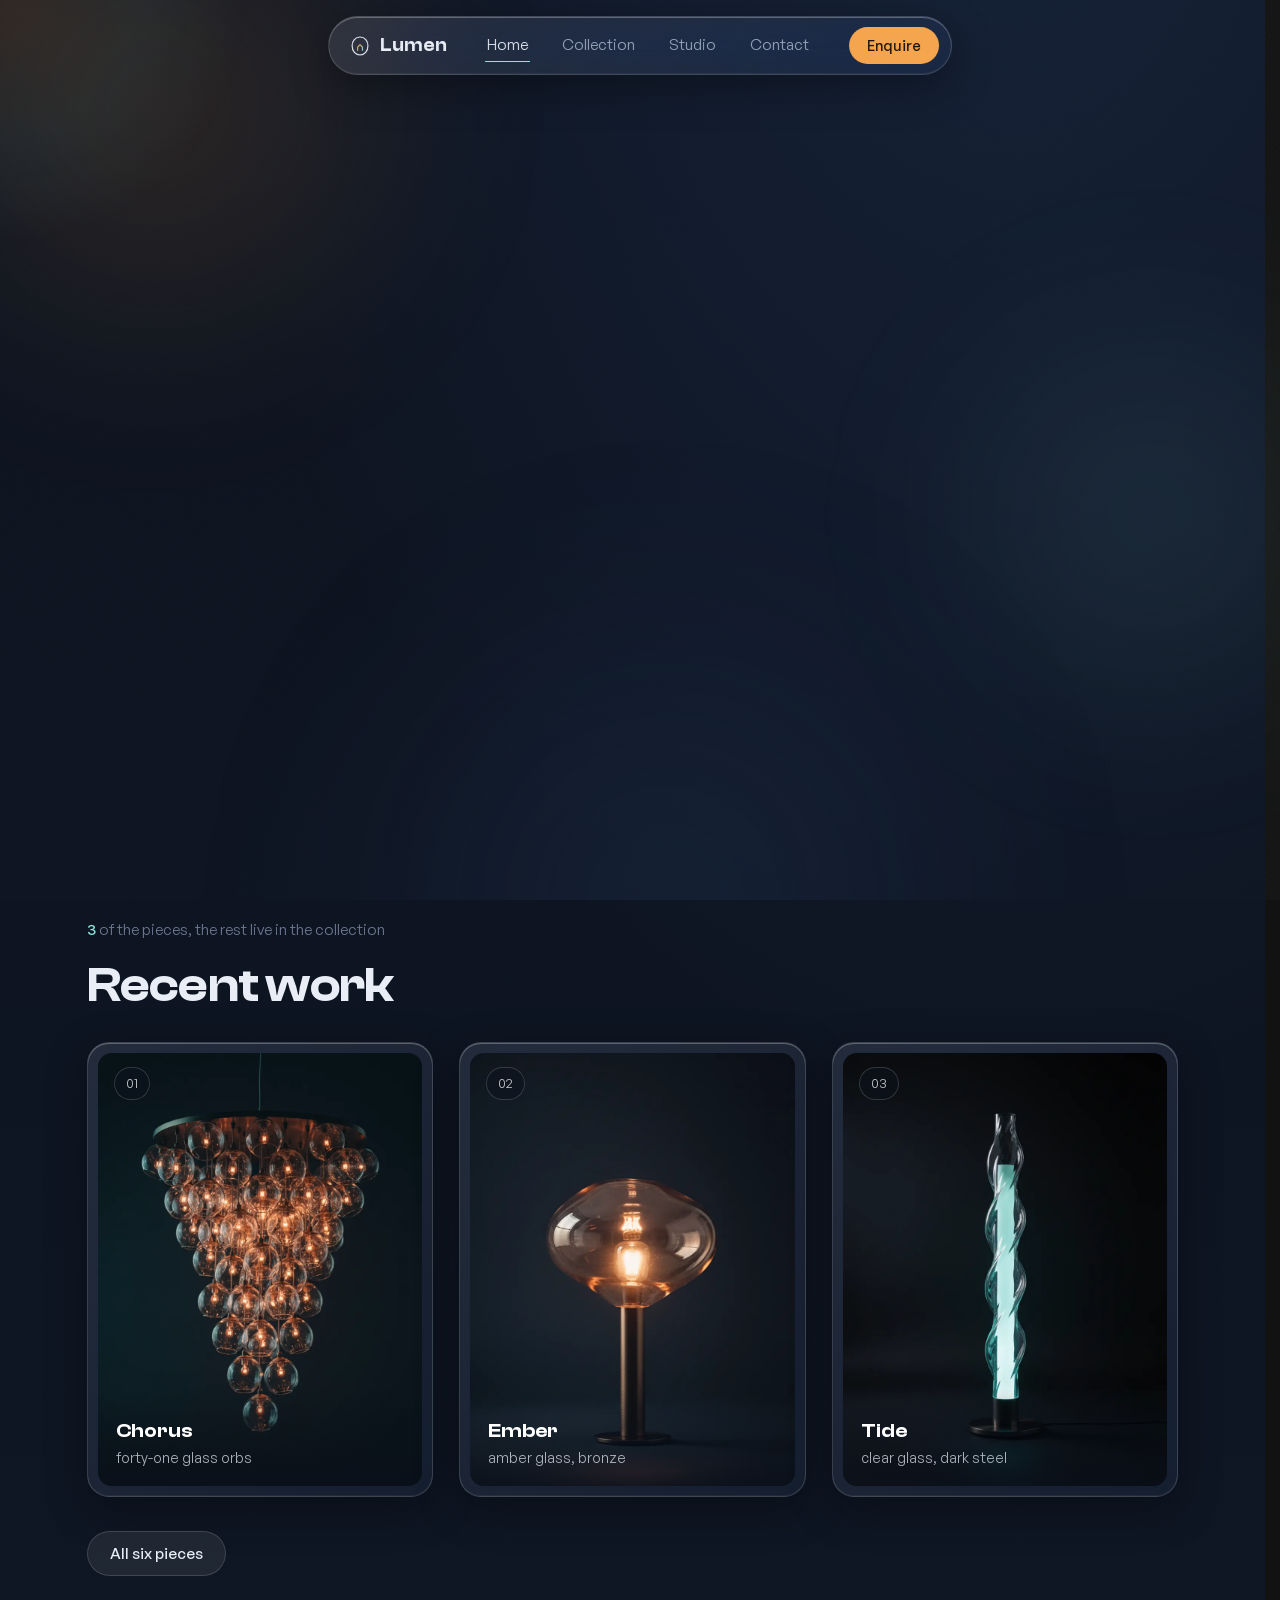
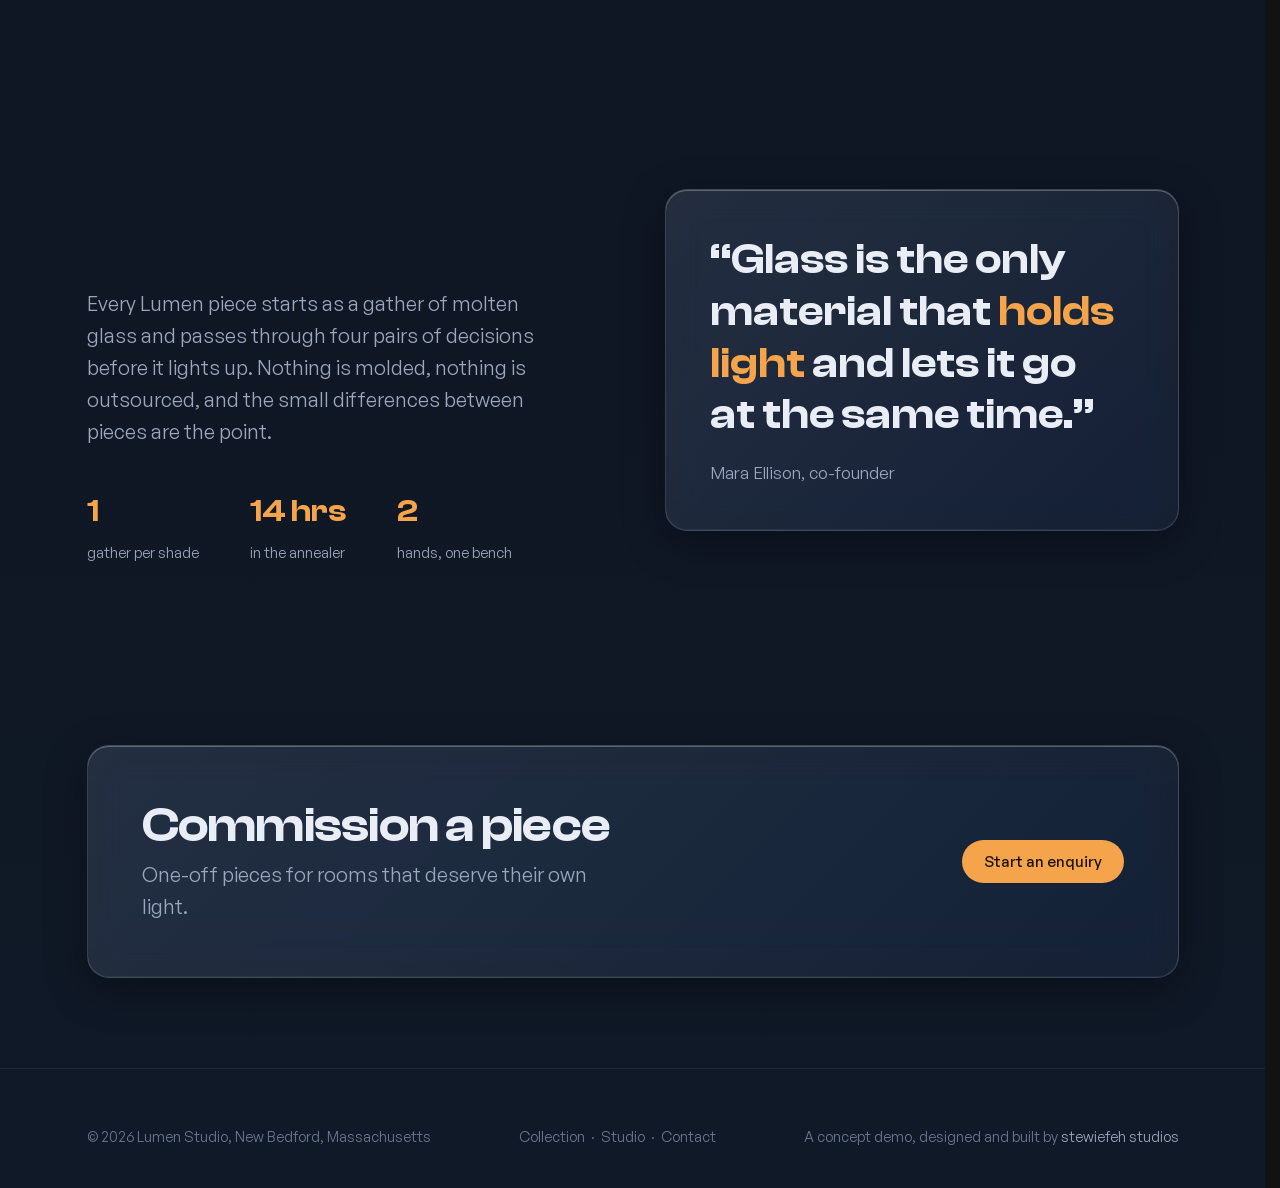
==== index.html @ e9b763f6 "Lumen: liquid glass demo site - 4 pages, cinematic intro, view transitions" ====
<!doctype html>
<html lang="en">
<head>
<meta charset="utf-8">
<meta name="viewport" content="width=device-width, initial-scale=1">
<title>Lumen — Light, held in glass</title>
<meta name="description" content="Lumen makes sculptural lighting from hand-blown glass. A concept demo by stewiefeh studios.">
<link rel="icon" href="data:image/svg+xml,%3Csvg xmlns='http://www.w3.org/2000/svg' viewBox='0 0 32 32'%3E%3Crect fill='%230D131F' width='32' height='32' rx='7'/%3E%3Cpath d='M16 5c-5.5 0-9 4.5-9 10.5C7 22 11 26.5 16 26.5S25 22 25 15.5C25 9.5 21.5 5 16 5Z' fill='none' stroke='%23F5A44C' stroke-width='1.6'/%3E%3Cpath d='M13 21v-4l3-3 3 3v4' fill='none' stroke='%238FE3DC' stroke-width='1.6'/%3E%3C/svg%3E">
<link rel="preload" as="font" href="assets/fonts/clash-600.woff2" type="font/woff2" crossorigin>
<link rel="preload" as="font" href="assets/fonts/gs-0.woff2" type="font/woff2" crossorigin>
<link rel="stylesheet" href="assets/css/style.css">
<script src="assets/js/main.js" defer></script>
</head>
<body>
<svg width="0" height="0" style="position:absolute" aria-hidden="true"><filter id="lens" x="0" y="0" width="100%" height="100%" color-interpolation-filters="sRGB"><feImage href="[data-uri]" result="map" preserveAspectRatio="none"/><feDisplacementMap in="SourceGraphic" in2="map" scale="46" xChannelSelector="R" yChannelSelector="G"/></filter></svg>
<div id="ambient" aria-hidden="true"><div class="blob blob-1"></div><div class="blob blob-2"></div><div class="blob blob-3"></div></div>
<div id="cursor-light" aria-hidden="true"></div>
<div id="intro" aria-hidden="true">
  <div style="display:grid;place-items:center">
    <svg viewBox="0 0 32 32" fill="none" aria-hidden="true"><defs><linearGradient id="ig" x1="0" y1="0" x2="1" y2="1"><stop offset="0" stop-color="#F5A44C"/><stop offset="1" stop-color="#8FE3DC"/></linearGradient></defs><path class="mark-glass" d="M16 3C9 3 4.5 8.5 4.5 15.5 4.5 23.5 9.5 29 16 29s11.5-5.5 11.5-13.5C27.5 8.5 23 3 16 3Z" stroke="currentColor" stroke-width="1.6"/><path class="mark-fil" pathLength="1" d="M12.5 22v-4.5L16 14l3.5 3.5V22" stroke="url(#ig)" stroke-width="1.6" stroke-linecap="round" stroke-linejoin="round"/></svg>
    <div class="intro-glass"><i></i></div>
  </div>
  <p class="intro-skip">Click anywhere to skip</p>
</div>
<nav class="nav glass" aria-label="Main">
  <a class="brand" href="index.html"><svg viewBox="0 0 32 32" fill="none" aria-hidden="true"><defs><linearGradient id="ng" x1="0" y1="0" x2="1" y2="1"><stop offset="0" stop-color="#F5A44C"/><stop offset="1" stop-color="#8FE3DC"/></linearGradient></defs><path class="mark-glass" d="M16 3C9 3 4.5 8.5 4.5 15.5 4.5 23.5 9.5 29 16 29s11.5-5.5 11.5-13.5C27.5 8.5 23 3 16 3Z" stroke="currentColor" stroke-width="1.6"/><path class="mark-fil" pathLength="1" d="M12.5 22v-4.5L16 14l3.5 3.5V22" stroke="url(#ng)" stroke-width="1.6" stroke-linecap="round" stroke-linejoin="round"/></svg><span>Lumen</span></a>
  <div class="nav-links">
    <a href="index.html" aria-current="page">Home</a><a href="collection.html">Collection</a><a href="studio.html">Studio</a><a href="contact.html">Contact</a>
  </div>
  <a class="btn" data-magnet href="contact.html">Enquire</a>
  <button class="burger" aria-label="Open menu" aria-expanded="false"><span></span><span></span><span></span></button>
</nav>
<div id="menu">
  <button class="close" aria-label="Close menu">&#10005;</button>
  <ul>
    <li><a href="index.html" aria-current="page">Home</a></li>
    <li><a href="collection.html">Collection</a></li>
    <li><a href="studio.html">Studio</a></li>
    <li><a href="contact.html">Contact</a></li>
  </ul>
</div>
<main>
<section class="hero"><div class="wrap hero-grid">
  <div>
    <h1 class="display rise" style="--d:0ms">Light, held in glass.</h1>
    <p class="lede rise" style="--d:120ms">Lumen makes sculptural lighting from hand-blown glass. Every piece is gathered, shaped, and wired in our New Bedford studio, and no two leave it the same.</p>
    <div class="hero-actions rise" style="--d:240ms">
      <a class="btn" data-magnet href="collection.html">See the collection</a>
      <a class="btn btn-ghost" data-magnet href="studio.html">Inside the studio</a>
    </div>
  </div>
  <div class="hero-panel glass refract rise" style="--d:180ms">
    <img src="assets/img/hero.webp" alt="A cluster of nine hand-blown glass pendants glowing amber and cyan" width="1344" height="768" fetchpriority="high" decoding="async">
    <div class="panel-tag glass"><span><b>Murmur</b> &middot; cluster of nine</span><span>Blown 2026</span></div>
  </div>
</div>
<div class="scroll-cue rise" style="--d:600ms"><span>Scroll</span><i></i></div>
</section>

<section><div class="wrap">
  <p class="kicker reveal"><b>3</b> of the pieces, the rest live in the collection</p>
  <h2 class="display reveal">Recent work</h2>
  <div class="pieces">
    <a class="piece-card glass reveal" href="#chorus" data-piece="chorus">
  <figure><img src="assets/img/chand.webp" alt="Chorus, hand-blown glass piece" loading="lazy" decoding="async" width="864" height="1184"><span class="num">01</span>
  <figcaption><h3>Chorus</h3><p>forty-one glass orbs</p></figcaption></figure>
</a><a class="piece-card glass reveal" href="#ember" data-piece="ember">
  <figure><img src="assets/img/table.webp" alt="Ember, hand-blown glass piece" loading="lazy" decoding="async" width="864" height="1184"><span class="num">02</span>
  <figcaption><h3>Ember</h3><p>amber glass, bronze</p></figcaption></figure>
</a><a class="piece-card glass reveal" href="#tide" data-piece="tide">
  <figure><img src="assets/img/floor.webp" alt="Tide, hand-blown glass piece" loading="lazy" decoding="async" width="864" height="1184"><span class="num">03</span>
  <figcaption><h3>Tide</h3><p>clear glass, dark steel</p></figcaption></figure>
</a>
  </div>
  <div style="margin-top:34px" class="reveal"><a class="btn btn-ghost" data-magnet href="collection.html">All six pieces</a></div>
</div></section>

<section><div class="wrap split">
  <div>
    <h2 class="display reveal">Made by hand, in one room</h2>
    <p class="lede reveal" style="margin-top:14px">Every Lumen piece starts as a gather of molten glass and passes through four pairs of decisions before it lights up. Nothing is molded, nothing is outsourced, and the small differences between pieces are the point.</p>
    <div class="stat-row reveal">
      <div class="stat"><b>1</b><span>gather per shade</span></div>
      <div class="stat"><b>14 hrs</b><span>in the annealer</span></div>
      <div class="stat"><b>2</b><span>hands, one bench</span></div>
    </div>
  </div>
  <div class="glass reveal" style="padding:clamp(26px,4vw,44px)">
    <p class="pull">&ldquo;Glass is the only material that <em>holds light</em> and lets it go at the same time.&rdquo;</p>
    <p style="color:var(--mist);margin-top:18px">Mara Ellison, co-founder</p>
  </div>
</div></section>

<section><div class="wrap">
  <div class="glass reveal" style="padding:clamp(30px,5vw,54px);display:flex;justify-content:space-between;align-items:center;gap:26px;flex-wrap:wrap">
    <div><h2 class="display" style="margin-bottom:8px">Commission a piece</h2>
    <p class="lede">One-off pieces for rooms that deserve their own light.</p></div>
    <a class="btn" data-magnet href="contact.html">Start an enquiry</a>
  </div>
</div></section>
</main>
<footer><div class="wrap foot">
  <div>&copy; 2026 Lumen Studio, New Bedford, Massachusetts</div>
  <div><a href="collection.html">Collection</a> &nbsp;&middot;&nbsp; <a href="studio.html">Studio</a> &nbsp;&middot;&nbsp; <a href="contact.html">Contact</a></div>
  <div class="credit">A concept demo, designed and built by <a href="https://stewiefehstudios.com">stewiefeh studios</a></div>
</div></footer>


</body>
</html>
---- assets/css/style.css ----
/* ============ LUMEN — liquid glass demo site ============ */
/* ink slate, amber + ice light, Clash Display / General Sans */

@font-face{font-family:'Clash Display';src:url('../fonts/clash-600.woff2') format('woff2');font-weight:600;font-display:swap}
@font-face{font-family:'General Sans';src:url('../fonts/gs-0.woff2') format('woff2');font-weight:400;font-display:swap}
@font-face{font-family:'General Sans';src:url('../fonts/gs-1.woff2') format('woff2');font-weight:500;font-display:swap}

:root{
  --ink:#0D131F; --ink-2:#101927; --ink-3:#141E30;
  --text:#E8EDF6; --mist:#9AA7BC; --faint:#6B7891;
  --amber:#F5A44C; --ice:#8FE3DC;
  --line:rgba(255,255,255,.14); --glass:rgba(255,255,255,.07);
  --radius:22px; --ease:cubic-bezier(.2,.7,.2,1);
  color-scheme:dark;
}
*{margin:0;padding:0;box-sizing:border-box}
html{scroll-behavior:smooth;scrollbar-gutter:stable}
@media (prefers-reduced-motion:reduce){html{scroll-behavior:auto}}
body{
  font-family:'General Sans',system-ui,sans-serif;font-weight:400;
  background:
    radial-gradient(120% 90% at 80% -10%, #16233A 0%, transparent 55%),
    linear-gradient(180deg,var(--ink) 0%,var(--ink-2) 100%);
  color:var(--text);min-height:100vh;
  font-size:17px;line-height:1.6;-webkit-font-smoothing:antialiased;
  overflow-x:clip;
}
::selection{background:rgba(245,164,76,.35);color:#fff}
:focus-visible{outline:2px solid var(--ice);outline-offset:3px;border-radius:6px}
img{display:block;max-width:100%}
a{color:inherit;text-decoration:none}

/* film grain */
body::after{content:'';position:fixed;inset:0;z-index:60;pointer-events:none;opacity:.05;mix-blend-mode:overlay;
  background-image:url("data:image/svg+xml,%3Csvg xmlns='http://www.w3.org/2000/svg' width='140' height='140'%3E%3Cfilter id='n'%3E%3CfeTurbulence type='fractalNoise' baseFrequency='.9' numOctaves='2'/%3E%3C/filter%3E%3Crect width='140' height='140' filter='url(%23n)'/%3E%3C/svg%3E")}

/* ---- ambient light field ---- */
#ambient{position:fixed;inset:0;z-index:0;overflow:hidden;pointer-events:none}
.blob{position:absolute;border-radius:50%;filter:blur(90px);opacity:.55;will-change:transform}
.blob-1{width:52vw;height:52vw;left:-14vw;top:-18vw;background:radial-gradient(circle,rgba(245,164,76,.32),transparent 65%);animation:drift1 64s ease-in-out infinite alternate}
.blob-2{width:44vw;height:44vw;right:-12vw;top:26vh;background:radial-gradient(circle,rgba(143,227,220,.20),transparent 65%);animation:drift2 78s ease-in-out infinite alternate}
.blob-3{width:60vw;height:60vw;left:22vw;bottom:-30vw;background:radial-gradient(circle,rgba(48,74,122,.45),transparent 68%);animation:drift3 88s ease-in-out infinite alternate}
@keyframes drift1{to{transform:translate(9vw,7vh) scale(1.15)}}
@keyframes drift2{to{transform:translate(-8vw,-6vh) scale(.9)}}
@keyframes drift3{to{transform:translate(-10vw,4vh) scale(1.1)}}
#cursor-light{position:fixed;width:520px;height:520px;border-radius:50%;left:0;top:0;z-index:1;pointer-events:none;
  background:radial-gradient(circle,rgba(245,164,76,.10),rgba(143,227,220,.05) 40%,transparent 68%);
  transform:translate(-50%,-50%);opacity:0;transition:opacity .6s}
body.fine-pointer #cursor-light{opacity:1}

/* ---- glass tiers ---- */
.glass{
  background:linear-gradient(135deg,rgba(255,255,255,.10),rgba(255,255,255,.04));
  -webkit-backdrop-filter:blur(18px) saturate(1.6);backdrop-filter:blur(18px) saturate(1.6);
  border:1px solid var(--line);border-radius:var(--radius);
  box-shadow:inset 0 1px 0 rgba(255,255,255,.28),inset 0 -1px 0 rgba(255,255,255,.05),0 12px 40px rgba(0,0,0,.35);
}
/* tier 2: true refraction, chromium only, added by JS */
.refract{-webkit-backdrop-filter:url(#lens) blur(5px) saturate(1.5);backdrop-filter:url(#lens) blur(5px) saturate(1.5)}

/* ---- layout ---- */
.wrap{max-width:1180px;margin:0 auto;padding:0 clamp(20px,4vw,44px);position:relative;z-index:2}
main{position:relative;z-index:2}
section{padding:clamp(72px,10vh,130px) 0}

/* ---- nav ---- */
.nav{position:fixed;top:16px;left:50%;transform:translateX(-50%);z-index:50;
  view-transition-name:nav;
  display:flex;align-items:center;gap:clamp(14px,3vw,38px);
  padding:10px 12px 10px 20px;border-radius:99px;
  transition:padding .4s var(--ease),background .4s}
.nav.scrolled{padding:7px 10px 7px 16px;background:linear-gradient(135deg,rgba(255,255,255,.14),rgba(255,255,255,.07))}
.brand{display:flex;align-items:center;gap:9px;font-family:'Clash Display';font-weight:600;font-size:1.15rem;letter-spacing:.01em}
.brand svg{width:22px;height:22px}
.nav-links{display:flex;gap:clamp(12px,2.4vw,30px);font-size:.95rem;color:var(--mist)}
.nav-links a{position:relative;padding:4px 2px;transition:color .3s}
.nav-links a::after{content:'';position:absolute;left:0;right:100%;bottom:0;height:1px;background:var(--amber);transition:right .35s var(--ease)}
.nav-links a:hover{color:var(--text)}
.nav-links a:hover::after{right:0}
.nav-links a[aria-current="page"]{color:var(--text)}
.nav-links a[aria-current="page"]::after{right:0;background:var(--ice)}
.btn{display:inline-flex;align-items:center;gap:10px;border:none;cursor:pointer;font:500 .95rem 'General Sans';
  padding:11px 22px;border-radius:99px;background:var(--amber);color:#1A1206;transition:transform .35s var(--ease),box-shadow .35s}
.btn:hover{box-shadow:0 8px 30px rgba(245,164,76,.35)}
.btn-ghost{background:rgba(255,255,255,.08);color:var(--text);border:1px solid var(--line);
  -webkit-backdrop-filter:blur(12px);backdrop-filter:blur(12px)}
.btn-ghost:hover{box-shadow:0 8px 30px rgba(0,0,0,.4)}
.nav .btn{padding:9px 18px;font-size:.9rem}
.burger{display:none;background:none;border:1px solid var(--line);border-radius:99px;width:42px;height:42px;cursor:pointer;
  -webkit-backdrop-filter:blur(12px);backdrop-filter:blur(12px)}
.burger span{display:block;width:16px;height:1.5px;background:var(--text);margin:4px auto;transition:transform .3s,opacity .3s}
#menu{position:fixed;inset:0;z-index:70;display:none;place-items:center;
  background:rgba(13,19,31,.72);-webkit-backdrop-filter:blur(28px) saturate(1.4);backdrop-filter:blur(28px) saturate(1.4)}
#menu.open{display:grid}
#menu ul{list-style:none;text-align:center}
#menu a{font-family:'Clash Display';font-size:clamp(2.2rem,9vw,3.4rem);font-weight:600;display:block;padding:10px;
  opacity:0;transform:translateY(18px);transition:opacity .5s var(--ease),transform .5s var(--ease),color .3s}
#menu.open a{opacity:1;transform:none}
#menu.open li:nth-child(2) a{transition-delay:.06s}#menu.open li:nth-child(3) a{transition-delay:.12s}#menu.open li:nth-child(4) a{transition-delay:.18s}
#menu a:hover,#menu a[aria-current="page"]{color:var(--amber)}
#menu .close{position:absolute;top:22px;right:26px;background:none;border:1px solid var(--line);border-radius:99px;width:44px;height:44px;color:var(--text);font-size:1.2rem;cursor:pointer}

/* ---- type ---- */
.display{font-family:'Clash Display';font-weight:600;line-height:1.04;letter-spacing:-.015em}
h1.display{font-size:clamp(2.7rem,7.4vw,5.6rem)}
h2.display{font-size:clamp(1.9rem,4.4vw,3.1rem);margin-bottom:.6em}
.lede{color:var(--mist);font-size:clamp(1.05rem,1.7vw,1.25rem);max-width:44ch}
.kicker{color:var(--faint);font-size:.95rem;margin-bottom:18px}
.kicker b{color:var(--ice);font-weight:500}

/* ---- hero ---- */
.hero{min-height:92vh;display:grid;align-items:center;padding-top:110px}
.hero-grid{display:grid;grid-template-columns:1.05fr .95fr;gap:clamp(30px,5vw,70px);align-items:center}
.hero-actions{display:flex;gap:14px;margin-top:36px;flex-wrap:wrap}
.hero-panel{position:relative;border-radius:28px;overflow:hidden;aspect-ratio:4/3;transform:translateZ(0)}
.hero-panel img{width:100%;height:100%;object-fit:cover;transform:scale(1.06)}
.hero-panel .panel-tag{position:absolute;left:18px;bottom:18px;right:18px;display:flex;justify-content:space-between;align-items:center;
  padding:13px 18px;border-radius:16px;font-size:.9rem;color:var(--mist)}
.hero-panel .panel-tag b{color:var(--text);font-weight:500;font-family:'Clash Display';font-weight:600;letter-spacing:.01em}
.scroll-cue{position:absolute;bottom:26px;left:50%;transform:translateX(-50%);color:var(--faint);font-size:.85rem;
  display:flex;flex-direction:column;align-items:center;gap:8px}
.scroll-cue i{width:1px;height:34px;background:linear-gradient(180deg,var(--faint),transparent);display:block;animation:cue 2.2s ease-in-out infinite}
@keyframes cue{0%,100%{transform:scaleY(.4);transform-origin:top}50%{transform:scaleY(1);transform-origin:top}}

/* ---- piece cards ---- */
.pieces{display:grid;grid-template-columns:repeat(3,1fr);gap:clamp(16px,2.4vw,26px)}
.piece-card{display:block;border-radius:var(--radius);overflow:hidden;padding:10px;cursor:pointer;
  transition:transform .5s var(--ease),box-shadow .5s var(--ease)}
.piece-card:hover{transform:translateY(-6px)}
.piece-card figure{border-radius:calc(var(--radius) - 8px);overflow:hidden;aspect-ratio:3/4;position:relative}
.piece-card img{width:100%;height:100%;object-fit:cover;transition:transform .8s var(--ease)}
.piece-card:hover img{transform:scale(1.05)}
.piece-card figcaption{position:absolute;inset:auto 0 0 0;padding:26px 18px 16px;
  background:linear-gradient(transparent,rgba(10,15,25,.82));color:#fff}
.piece-card h3{font-family:'Clash Display';font-weight:600;font-size:1.25rem}
.piece-card p{font-size:.88rem;color:rgba(232,237,246,.72)}
.piece-card .num{position:absolute;top:14px;left:16px;font-size:.82rem;color:rgba(255,255,255,.75);
  padding:5px 11px;border-radius:99px;background:rgba(13,19,31,.5);-webkit-backdrop-filter:blur(10px);backdrop-filter:blur(10px);border:1px solid rgba(255,255,255,.16)}

/* ---- prose sections ---- */
.split{display:grid;grid-template-columns:1fr 1fr;gap:clamp(30px,5vw,80px);align-items:center}
.stat-row{display:flex;gap:clamp(20px,4vw,54px);margin-top:38px;flex-wrap:wrap}
.stat b{display:block;font-family:'Clash Display';font-weight:600;font-size:2rem;color:var(--amber)}
.stat span{color:var(--mist);font-size:.92rem}
.pull{font-family:'Clash Display';font-weight:600;font-size:clamp(1.7rem,3.8vw,2.7rem);line-height:1.2;max-width:26ch;text-wrap:balance}
.pull em{font-style:normal;color:var(--amber)}

/* ---- process stack (studio) ---- */
.steps{position:relative}
.step{position:sticky;top:110px;margin-bottom:44px;padding:clamp(26px,4vw,44px)}
.step .step-n{font-family:'Clash Display';font-weight:600;color:var(--ice);font-size:.95rem}
.step h3{font-family:'Clash Display';font-weight:600;font-size:clamp(1.4rem,2.6vw,1.9rem);margin:8px 0 12px}
.step p{color:var(--mist);max-width:56ch}

/* ---- contact ---- */
.contact-grid{display:grid;grid-template-columns:1.1fr .9fr;gap:clamp(30px,5vw,70px)}
form{display:grid;gap:18px;padding:clamp(26px,4vw,44px)}
label{font-size:.9rem;color:var(--mist);display:grid;gap:8px}
input,textarea{font:400 1rem 'General Sans';color:var(--text);background:rgba(255,255,255,.05);
  border:1px solid var(--line);border-radius:14px;padding:13px 16px;transition:border-color .3s,background .3s;width:100%}
input:focus,textarea:focus{outline:none;border-color:rgba(143,227,220,.55);background:rgba(255,255,255,.08)}
textarea{min-height:130px;resize:vertical}
form .btn{justify-self:start;position:relative}
form .btn.sent{background:var(--ice)}
.meta{display:grid;gap:26px;align-content:start}
.meta .glass{padding:26px 28px}
.meta h3{font-family:'Clash Display';font-weight:600;font-size:1.1rem;margin-bottom:8px}
.meta p{color:var(--mist);font-size:.95rem}
.meta a{color:var(--ice)}
.form-note{font-size:.88rem;color:var(--faint);min-height:1.4em}

/* ---- detail modal ---- */
#detail{position:fixed;inset:0;z-index:80;display:none;place-items:center;padding:24px;
  background:rgba(8,12,20,.66);-webkit-backdrop-filter:blur(22px);backdrop-filter:blur(22px)}
#detail.open{display:grid}
.detail-card{width:min(880px,94vw);max-height:88vh;overflow:auto;display:grid;grid-template-columns:1fr 1fr;
  border-radius:26px;animation:cardIn .5s var(--ease)}
@keyframes cardIn{from{opacity:0;transform:translateY(26px) scale(.98)}}
.detail-card img{width:100%;height:100%;object-fit:cover;min-height:320px}
.detail-body{padding:clamp(24px,4vw,40px);display:grid;align-content:center;gap:14px}
.detail-body h3{font-family:'Clash Display';font-weight:600;font-size:1.7rem}
.detail-body .dims{color:var(--mist);font-size:.95rem}
.detail-body .desc{color:var(--mist);font-size:.98rem}
.detail-close{position:absolute;top:18px;right:20px;z-index:2;background:rgba(13,19,31,.55);border:1px solid rgba(255,255,255,.2);
  border-radius:99px;width:40px;height:40px;color:var(--text);font-size:1.1rem;cursor:pointer}

/* ---- footer ---- */
footer{position:relative;z-index:2;padding:56px 0 40px;border-top:1px solid rgba(255,255,255,.07)}
.foot{display:flex;justify-content:space-between;gap:24px;flex-wrap:wrap;color:var(--faint);font-size:.9rem}
.foot a:hover{color:var(--text)}
.foot .credit{color:var(--faint)}
.foot .credit a{color:var(--mist)}

/* ---- intro ---- */
#intro{position:fixed;inset:0;z-index:100;background:#0A0F19;display:grid;place-items:center}
body:not(.intro-live) #intro{display:none}
.intro-mark{width:64px;height:64px;color:var(--text)}
.intro-mark .mark-glass{opacity:.35}
.intro-mark .mark-fil{stroke-dasharray:1;stroke-dashoffset:1}
.intro-glass{position:relative;width:130px;height:130px;margin-top:34px;border-radius:34px;overflow:hidden;
  opacity:0;transform:scale(.25);
  border:1px solid rgba(255,255,255,.22);
  box-shadow:inset 0 1px 0 rgba(255,255,255,.3),0 20px 60px rgba(0,0,0,.5)}
.intro-glass i{position:absolute;inset:0;background:
  radial-gradient(80% 80% at 30% 20%,rgba(245,164,76,.5),transparent 55%),
  radial-gradient(80% 80% at 75% 80%,rgba(143,227,220,.4),transparent 55%);opacity:0}
.intro-skip{position:fixed;bottom:30px;left:50%;transform:translateX(-50%);color:var(--faint);font-size:.85rem;opacity:0}

body.intro-live .intro-mark .mark-fil{animation:draw .85s .15s var(--ease) forwards}
body.intro-live .intro-glass{animation:bloom 1.05s 1s var(--ease) forwards,split .8s 2.1s var(--ease) forwards}
body.intro-live .intro-glass i{animation:ignite 1s 1.15s ease forwards}
body.intro-live #intro{animation:introOut .55s 2.5s var(--ease) forwards}
body.intro-live .intro-skip{animation:skipIn .4s .9s forwards}
body.intro-skip #intro,body.intro-skip #intro *{animation-duration:.3s !important;animation-delay:0s !important}
@keyframes draw{to{stroke-dashoffset:0}}
@keyframes bloom{0%{opacity:0;transform:scale(.25)}45%{opacity:1}100%{opacity:1;transform:scale(1)}}
@keyframes ignite{to{opacity:1}}
@keyframes split{0%{opacity:1;transform:scale(1)}100%{opacity:0;transform:scale(1.7)}}
@keyframes introOut{to{opacity:0;visibility:hidden}}
@keyframes skipIn{to{opacity:.8}}

/* ---- entrances ---- */
.rise{opacity:0}
body.ready .rise{animation:riseIn .95s var(--ease) both;animation-delay:var(--d,0ms)}
body.intro-live .rise{animation:none}
@keyframes riseIn{from{opacity:0;transform:translateY(26px)}to{opacity:1;transform:none}}
.reveal{opacity:0;transform:translateY(30px);transition:opacity .85s var(--ease),transform .85s var(--ease)}
.reveal.in{opacity:1;transform:none}

/* ---- scroll-driven parallax ---- */
@supports (animation-timeline:scroll()){
  .hero-panel{animation:parallax linear both;animation-timeline:scroll();animation-range:0 100vh}
  @keyframes parallax{to{transform:translateY(7vh)}}
}

/* ---- view transitions ---- */
@view-transition{navigation:auto}
::view-transition-old(root){animation:vtOut .3s var(--ease) both}
::view-transition-new(root){animation:vtIn .5s var(--ease) both}
@keyframes vtOut{to{opacity:0}}
@keyframes vtIn{from{opacity:0;transform:translateY(14px)}}
::view-transition-group(nav){animation:none}

/* ---- responsive ---- */
@media (max-width:920px){
  .hero-grid,.split,.contact-grid,.detail-card{grid-template-columns:1fr}
  .hero{min-height:auto;padding-top:130px;padding-bottom:40px}
  .pieces{grid-template-columns:repeat(2,1fr)}
  .detail-card img{max-height:44vh}
}
@media (max-width:640px){
  .pieces{grid-template-columns:1fr}
  .nav-links,.nav .btn{display:none}
  .burger{display:block}
  .step{position:static;margin-bottom:18px}
}
@media (prefers-reduced-motion:reduce){
  *,*::before,*::after{animation-duration:.01ms !important;animation-iteration-count:1 !important;transition-duration:.01ms !important}
  #intro{display:none !important}
  .rise,.reveal{opacity:1 !important;transform:none !important}
  #cursor-light{display:none}
}
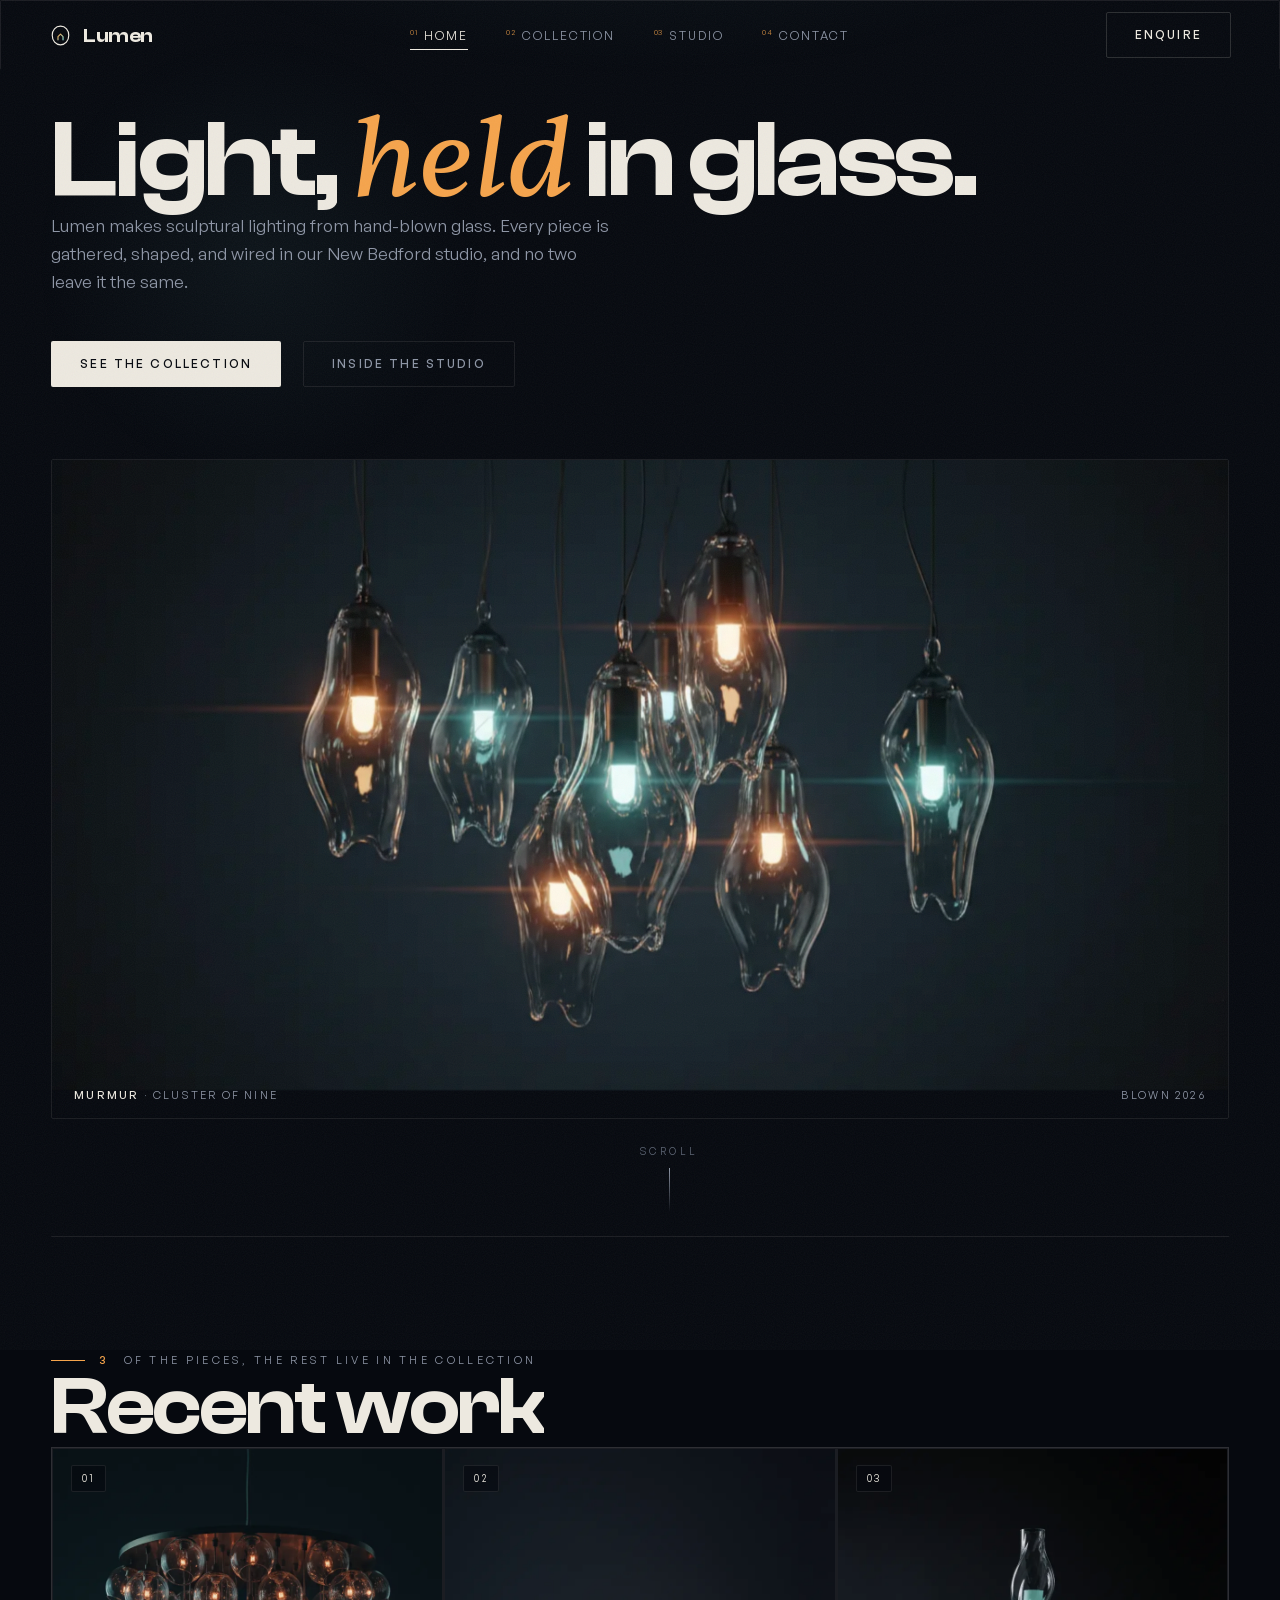
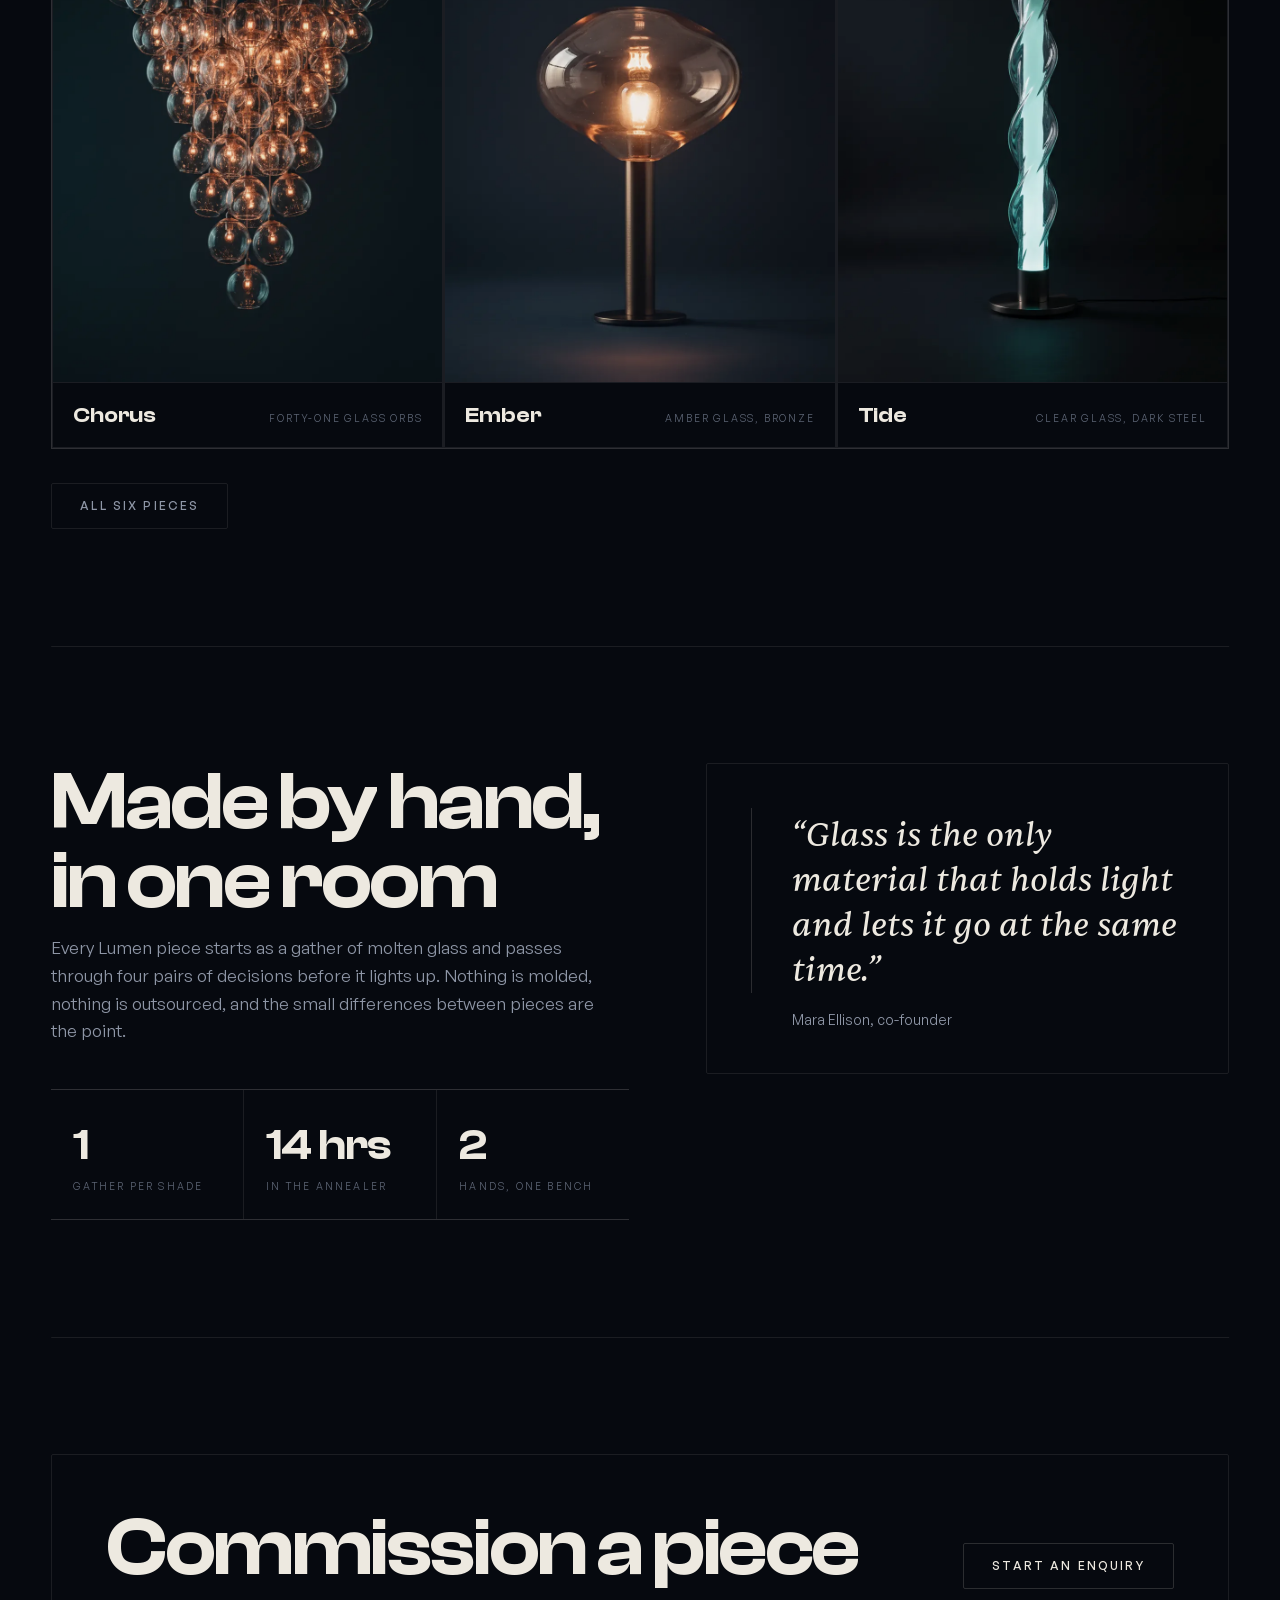
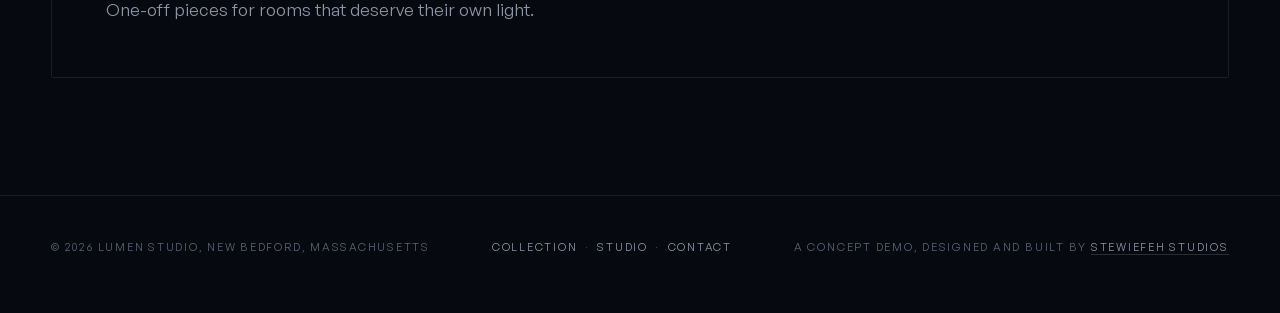
==== commit b6f008d7: "Second edition: editorial hairline design, WebGL cinematic intro, light-edge page transitions" ====
--- a/index.html
+++ b/index.html
@@ -16,10 +16,10 @@
 <div id="ambient" aria-hidden="true"><div class="blob blob-1"></div><div class="blob blob-2"></div><div class="blob blob-3"></div></div>
 <div id="cursor-light" aria-hidden="true"></div>
 <div id="intro" aria-hidden="true">
-  <div style="display:grid;place-items:center">
-    <svg viewBox="0 0 32 32" fill="none" aria-hidden="true"><defs><linearGradient id="ig" x1="0" y1="0" x2="1" y2="1"><stop offset="0" stop-color="#F5A44C"/><stop offset="1" stop-color="#8FE3DC"/></linearGradient></defs><path class="mark-glass" d="M16 3C9 3 4.5 8.5 4.5 15.5 4.5 23.5 9.5 29 16 29s11.5-5.5 11.5-13.5C27.5 8.5 23 3 16 3Z" stroke="currentColor" stroke-width="1.6"/><path class="mark-fil" pathLength="1" d="M12.5 22v-4.5L16 14l3.5 3.5V22" stroke="url(#ig)" stroke-width="1.6" stroke-linecap="round" stroke-linejoin="round"/></svg>
-    <div class="intro-glass"><i></i></div>
-  </div>
+  <canvas id="intro-canvas"></canvas>
+  <div class="intro-line"></div>
+  <div class="intro-word"><span style="--i:0">L</span><span style="--i:1">U</span><span style="--i:2">M</span><span style="--i:3">E</span><span style="--i:4">N</span></div>
+  <div class="intro-bar intro-bar-t"></div><div class="intro-bar intro-bar-b"></div>
   <p class="intro-skip">Click anywhere to skip</p>
 </div>
 <nav class="nav glass" aria-label="Main">
@@ -42,7 +42,7 @@
 <main>
 <section class="hero"><div class="wrap hero-grid">
   <div>
-    <h1 class="display rise" style="--d:0ms">Light, held in glass.</h1>
+    <h1 class="display rise" style="--d:0ms">Light, <em>held</em> in glass.</h1>
     <p class="lede rise" style="--d:120ms">Lumen makes sculptural lighting from hand-blown glass. Every piece is gathered, shaped, and wired in our New Bedford studio, and no two leave it the same.</p>
     <div class="hero-actions rise" style="--d:240ms">
       <a class="btn" data-magnet href="collection.html">See the collection</a>
--- a/assets/css/style.css
+++ b/assets/css/style.css
@@ -1,262 +1,340 @@
-/* ============ LUMEN — liquid glass demo site ============ */
-/* ink slate, amber + ice light, Clash Display / General Sans */
-
+/* ============================================================
+   LUMEN — second edition
+   Editorial hairline system. No blur pills, no glass cards.
+   Type leads; structure is drawn with 1px rules.
+   ============================================================ */
 @font-face{font-family:'Clash Display';src:url('../fonts/clash-600.woff2') format('woff2');font-weight:600;font-display:swap}
 @font-face{font-family:'General Sans';src:url('../fonts/gs-0.woff2') format('woff2');font-weight:400;font-display:swap}
 @font-face{font-family:'General Sans';src:url('../fonts/gs-1.woff2') format('woff2');font-weight:500;font-display:swap}
+@font-face{font-family:'Sentient';src:url('../fonts/sentient-italic.woff2') format('woff2');font-weight:400;font-style:italic;font-display:swap}
 
 :root{
-  --ink:#0D131F; --ink-2:#101927; --ink-3:#141E30;
-  --text:#E8EDF6; --mist:#9AA7BC; --faint:#6B7891;
+  --ink:#06090F; --panel:#0A101B; --panel-2:#0C1320;
+  --paper:#EDE9E0; --mist:#8E96A6; --faint:#5C6474;
   --amber:#F5A44C; --ice:#8FE3DC;
-  --line:rgba(255,255,255,.14); --glass:rgba(255,255,255,.07);
-  --radius:22px; --ease:cubic-bezier(.2,.7,.2,1);
-  color-scheme:dark;
-}
-*{margin:0;padding:0;box-sizing:border-box}
-html{scroll-behavior:smooth;scrollbar-gutter:stable}
-@media (prefers-reduced-motion:reduce){html{scroll-behavior:auto}}
+  --line:rgba(237,233,224,.09); --line-2:rgba(237,233,224,.16);
+  --ease:cubic-bezier(.19,1,.22,1);
+}
+
+*,*::before,*::after{box-sizing:border-box;margin:0;padding:0}
+html{scroll-behavior:smooth}
 body{
-  font-family:'General Sans',system-ui,sans-serif;font-weight:400;
-  background:
-    radial-gradient(120% 90% at 80% -10%, #16233A 0%, transparent 55%),
-    linear-gradient(180deg,var(--ink) 0%,var(--ink-2) 100%);
-  color:var(--text);min-height:100vh;
-  font-size:17px;line-height:1.6;-webkit-font-smoothing:antialiased;
-  overflow-x:clip;
-}
-::selection{background:rgba(245,164,76,.35);color:#fff}
-:focus-visible{outline:2px solid var(--ice);outline-offset:3px;border-radius:6px}
-img{display:block;max-width:100%}
+  background:var(--ink); color:var(--paper);
+  font-family:'General Sans',system-ui,sans-serif; font-weight:400;
+  -webkit-font-smoothing:antialiased; overflow-x:hidden;
+}
+::selection{background:var(--amber);color:var(--ink)}
+:focus-visible{outline:1px solid var(--amber);outline-offset:4px}
+img{max-width:100%}
 a{color:inherit;text-decoration:none}
 
+/* single quiet light source instead of colored blobs */
+#ambient{display:none}
+body::before{
+  content:""; position:fixed; left:50%; top:-22vh; width:120vw; height:80vh;
+  transform:translateX(-50%); z-index:0; pointer-events:none;
+  background:radial-gradient(ellipse 55% 55% at 50% 0%,rgba(143,227,220,.07),transparent 70%);
+}
 /* film grain */
-body::after{content:'';position:fixed;inset:0;z-index:60;pointer-events:none;opacity:.05;mix-blend-mode:overlay;
-  background-image:url("data:image/svg+xml,%3Csvg xmlns='http://www.w3.org/2000/svg' width='140' height='140'%3E%3Cfilter id='n'%3E%3CfeTurbulence type='fractalNoise' baseFrequency='.9' numOctaves='2'/%3E%3C/filter%3E%3Crect width='140' height='140' filter='url(%23n)'/%3E%3C/svg%3E")}
-
-/* ---- ambient light field ---- */
-#ambient{position:fixed;inset:0;z-index:0;overflow:hidden;pointer-events:none}
-.blob{position:absolute;border-radius:50%;filter:blur(90px);opacity:.55;will-change:transform}
-.blob-1{width:52vw;height:52vw;left:-14vw;top:-18vw;background:radial-gradient(circle,rgba(245,164,76,.32),transparent 65%);animation:drift1 64s ease-in-out infinite alternate}
-.blob-2{width:44vw;height:44vw;right:-12vw;top:26vh;background:radial-gradient(circle,rgba(143,227,220,.20),transparent 65%);animation:drift2 78s ease-in-out infinite alternate}
-.blob-3{width:60vw;height:60vw;left:22vw;bottom:-30vw;background:radial-gradient(circle,rgba(48,74,122,.45),transparent 68%);animation:drift3 88s ease-in-out infinite alternate}
-@keyframes drift1{to{transform:translate(9vw,7vh) scale(1.15)}}
-@keyframes drift2{to{transform:translate(-8vw,-6vh) scale(.9)}}
-@keyframes drift3{to{transform:translate(-10vw,4vh) scale(1.1)}}
-#cursor-light{position:fixed;width:520px;height:520px;border-radius:50%;left:0;top:0;z-index:1;pointer-events:none;
-  background:radial-gradient(circle,rgba(245,164,76,.10),rgba(143,227,220,.05) 40%,transparent 68%);
-  transform:translate(-50%,-50%);opacity:0;transition:opacity .6s}
+body::after{
+  content:""; position:fixed; inset:-50%; z-index:70; pointer-events:none; opacity:.05;
+  background-image:url("data:image/svg+xml,%3Csvg xmlns='http://www.w3.org/2000/svg' width='240' height='240'%3E%3Cfilter id='n'%3E%3CfeTurbulence type='fractalNoise' baseFrequency='.9' numOctaves='2'/%3E%3C/filter%3E%3Crect width='240' height='240' filter='url(%23n)'/%3E%3C/svg%3E");
+  animation:grain 1.2s steps(3) infinite;
+}
+@keyframes grain{0%{transform:translate(0,0)}33%{transform:translate(-2%,1%)}66%{transform:translate(1%,-2%)}100%{transform:translate(0,0)}}
+
+/* hairline panels only: glass is a line, not a blur */
+.glass{background:transparent;border:1px solid var(--line);border-radius:2px;box-shadow:none;backdrop-filter:none}
+
+/* ---------- type ---------- */
+.wrap{width:min(1240px,92vw);margin-inline:auto;position:relative;z-index:2}
+.display{
+  font-family:'Clash Display',sans-serif;font-weight:600;
+  letter-spacing:-.03em;line-height:.96;
+  font-size:clamp(42px,6.4vw,104px);
+  color:var(--paper);text-wrap:balance;
+}
+h1.display{font-size:clamp(50px,8.6vw,148px);line-height:.92}
+.display em{font-family:'Sentient',serif;font-style:italic;font-weight:400;color:var(--amber);letter-spacing:-.01em}
+.lede{font-size:clamp(16px,1.35vw,20px);line-height:1.6;color:var(--mist);max-width:56ch}
+.lede a{color:var(--paper);border-bottom:1px solid var(--line-2)}
+.kicker{
+  font-size:11px;letter-spacing:.3em;text-transform:uppercase;color:var(--mist);
+  display:flex;align-items:center;gap:14px;
+}
+.kicker::before{content:"";width:34px;height:1px;background:var(--amber);flex:none}
+.kicker b{color:var(--amber);font-weight:500}
+.pull{font-family:'Sentient',serif;font-style:italic;font-size:clamp(22px,2.5vw,33px);line-height:1.4;color:var(--paper)}
+
+/* word-mask reveal */
+.w{display:inline-block;overflow:hidden;vertical-align:top;padding-bottom:.09em;margin-bottom:-.09em}
+.w i{display:inline-block;font-style:inherit;transform:translateY(115%);
+  transition:transform 1.05s var(--ease);transition-delay:calc(var(--wi)*60ms + var(--d,0ms))}
+.in .w i,body.ready .rise .w i{transform:none}
+
+/* sections: hairline between, editorial air */
+section{position:relative;padding:clamp(84px,13vh,150px) 0}
+section:not(:first-of-type)::before{
+  content:"";position:absolute;top:0;left:50%;transform:translateX(-50%);
+  width:min(1240px,92vw);height:1px;background:var(--line);
+}
+.split{display:grid;grid-template-columns:1.05fr .95fr;gap:clamp(40px,6vw,96px);align-items:start}
+.split .pull{padding:6px 0 0 40px;border-left:1px solid var(--line-2)}
+.split .pull + p{margin-top:22px;padding-left:41px;color:var(--mist);font-size:14px}
+
+/* rise (load-in) */
+.rise{opacity:0;transform:translateY(26px);
+  transition:opacity .8s ease,transform 1.05s var(--ease);transition-delay:var(--d,0ms)}
+body.ready .rise{opacity:1;transform:none}
+.rise.split-hold{opacity:1;transform:none;transition:none}
+
+/* scroll reveal */
+.reveal{opacity:0;transform:translateY(24px);
+  transition:opacity .9s ease,transform 1.05s var(--ease)}
+.reveal.in{opacity:1;transform:none}
+.reveal.split-hold{opacity:1;transform:none}
+
+/* ---------- nav: a drawn rule, not a floating pill ---------- */
+.nav{
+  position:fixed;top:0;left:0;right:0;z-index:90;height:70px;
+  display:flex;align-items:center;justify-content:space-between;
+  padding:0 clamp(20px,4vw,48px);
+  border-bottom:1px solid transparent;
+  transition:background .5s ease,border-color .5s ease;
+}
+.nav.scrolled{background:rgba(6,9,15,.74);backdrop-filter:blur(14px);-webkit-backdrop-filter:blur(14px);border-bottom-color:var(--line)}
+.brand{display:flex;align-items:center;gap:11px;font-family:'Clash Display';font-weight:600;font-size:20px;letter-spacing:-.02em}
+.brand svg{width:23px;height:23px}
+.nav-links{display:flex;gap:clamp(20px,3vw,40px);counter-reset:nl}
+.nav-links a{
+  counter-increment:nl;position:relative;
+  font-size:12px;letter-spacing:.16em;text-transform:uppercase;color:var(--mist);
+  padding:4px 0;transition:color .35s ease;
+}
+.nav-links a::before{content:"0" counter(nl);font-size:8px;letter-spacing:.05em;color:var(--amber);vertical-align:super;margin-right:7px;opacity:.85}
+.nav-links a::after{content:"";position:absolute;left:0;bottom:-2px;width:100%;height:1px;background:var(--paper);
+  transform:scaleX(0);transform-origin:right;transition:transform .5s var(--ease)}
+.nav-links a:hover,.nav-links a[aria-current]{color:var(--paper)}
+.nav-links a:hover::after,.nav-links a[aria-current]::after{transform:scaleX(1);transform-origin:left}
+
+/* buttons: rectangles with a light sweep, never pills */
+.btn{
+  position:relative;overflow:hidden;display:inline-flex;align-items:center;gap:10px;
+  font-family:'General Sans';font-weight:500;font-size:12px;letter-spacing:.18em;text-transform:uppercase;
+  color:var(--paper);background:transparent;border:1px solid var(--line-2);border-radius:2px;
+  padding:14px 28px;cursor:pointer;
+  transition:border-color .4s ease,color .4s ease,background .4s ease;
+}
+.btn::before{content:"";position:absolute;inset:0;pointer-events:none;
+  background:linear-gradient(100deg,transparent 20%,rgba(245,164,76,.22) 50%,transparent 80%);
+  transform:translateX(-130%);transition:transform .8s ease}
+.btn:hover::before{transform:translateX(130%)}
+.btn:hover{border-color:rgba(245,164,76,.55)}
+.btn-ghost{border-color:var(--line);color:var(--mist)}
+.btn-ghost:hover{color:var(--paper)}
+.hero-actions .btn:not(.btn-ghost){background:var(--paper);color:var(--ink);border-color:transparent}
+.hero-actions .btn:not(.btn-ghost):hover{background:var(--amber);color:var(--ink)}
+
+/* burger / menu */
+.burger{display:none;background:none;border:1px solid var(--line-2);border-radius:2px;width:44px;height:40px;cursor:pointer;flex-direction:column;justify-content:center;align-items:center;gap:5px}
+.burger span{display:block;width:18px;height:1px;background:var(--paper);transition:transform .3s ease}
+#menu{position:fixed;inset:0;z-index:120;background:rgba(4,6,10,.96);display:none;place-items:center}
+#menu.open{display:grid}
+#menu ul{list-style:none;display:grid;gap:8px;text-align:center}
+#menu a{font-family:'Clash Display';font-weight:600;font-size:clamp(34px,8vw,56px);letter-spacing:-.02em;color:var(--mist)}
+#menu a[aria-current],#menu a:hover{color:var(--paper)}
+#menu .close{position:absolute;top:22px;right:24px;background:none;border:1px solid var(--line);border-radius:2px;width:44px;height:44px;color:var(--paper);font-size:16px;cursor:pointer}
+
+/* ---------- hero ---------- */
+.hero{min-height:88vh;display:flex;align-items:center;padding-top:110px;position:relative}
+.hero-grid{display:block}
+.hero .kicker{margin-bottom:34px}
+.hero-actions{display:flex;gap:22px;margin-top:46px;align-items:center;flex-wrap:wrap}
+.hero-panel{margin-top:clamp(44px,8vh,90px);border-radius:2px;overflow:hidden;border:1px solid var(--line);position:relative}
+.hero-panel img{display:block;width:100%;height:clamp(380px,68vh,700px);object-fit:cover;will-change:transform;transform:scale(1.06);filter:saturate(.95)}
+.panel-tag{
+  position:static;display:flex;justify-content:space-between;gap:16px;align-items:baseline;
+  padding:15px 22px;border-top:1px solid var(--line);
+  font-size:11px;letter-spacing:.2em;text-transform:uppercase;color:var(--mist);
+}
+.panel-tag b{color:var(--paper);font-weight:500}
+.panel-tag.glass{background:transparent;border:0;border-top:1px solid var(--line);border-radius:0;box-shadow:none}
+.scroll-cue{position:absolute;bottom:24px;left:50%;transform:translateX(-50%);display:flex;flex-direction:column;align-items:center;gap:10px}
+.scroll-cue span{font-size:10px;letter-spacing:.34em;text-transform:uppercase;color:var(--faint)}
+.scroll-cue i{display:block;width:1px;height:44px;background:linear-gradient(var(--mist),transparent);animation:cue 2.2s ease-in-out infinite}
+@keyframes cue{0%,100%{transform:scaleY(.55);transform-origin:top;opacity:.4}50%{transform:scaleY(1);opacity:1}}
+
+/* ---------- collection grid: drawn with hairlines ---------- */
+.pieces{display:grid;grid-template-columns:repeat(3,1fr);gap:1px;background:var(--line);border:1px solid var(--line)}
+.piece-card{position:relative;display:block;background:var(--ink);overflow:hidden}
+.piece-card figure{overflow:hidden}
+.piece-card img{display:block;width:100%;height:auto;transition:transform 1.3s var(--ease),filter 1.3s ease;filter:saturate(.9) brightness(.96)}
+.piece-card:hover img{transform:scale(1.05);filter:saturate(1.05) brightness(1.04)}
+.piece-card .num{
+  position:absolute;top:16px;left:18px;z-index:2;
+  font-size:10px;letter-spacing:.24em;color:var(--paper);
+  background:rgba(6,9,15,.6);backdrop-filter:blur(6px);
+  border:1px solid var(--line);border-radius:2px;padding:6px 10px;
+}
+.piece-card figcaption{
+  display:flex;justify-content:space-between;align-items:baseline;gap:12px;
+  padding:18px 20px;border-top:1px solid var(--line);background:var(--ink);
+}
+.piece-card figcaption h3{font-family:'Clash Display';font-weight:500;font-size:22px;letter-spacing:-.01em}
+.piece-card figcaption p{font-size:10px;letter-spacing:.18em;text-transform:uppercase;color:var(--faint);text-align:right}
+.piece-card::after{content:"";position:absolute;inset:0;pointer-events:none;
+  background:linear-gradient(105deg,transparent 35%,rgba(237,233,224,.07) 50%,transparent 65%);
+  transform:translateX(-130%);transition:transform 1s ease}
+.piece-card:hover::after{transform:translateX(130%)}
+
+/* ---------- stats ---------- */
+.stat-row{display:grid;grid-template-columns:repeat(3,1fr);gap:1px;background:var(--line);border-block:1px solid var(--line);margin-top:44px}
+.stat{background:var(--ink);padding:28px 22px 26px}
+.stat b{display:block;font-family:'Clash Display';font-weight:600;font-size:clamp(30px,3.4vw,46px);letter-spacing:-.02em}
+.stat span{display:block;margin-top:8px;font-size:10px;letter-spacing:.22em;text-transform:uppercase;color:var(--faint)}
+
+/* ---------- steps ---------- */
+.steps{display:grid;grid-template-columns:repeat(4,1fr);gap:1px;background:var(--line);border-block:1px solid var(--line)}
+.step{background:var(--ink);padding:30px 24px 40px;position:relative;transition:background .5s ease}
+.step:hover{background:var(--panel)}
+.step-n{display:block;font-family:'Clash Display';font-weight:600;font-size:13px;letter-spacing:.14em;color:var(--amber);margin-bottom:44px}
+.step h3{font-family:'Clash Display';font-weight:500;font-size:22px;letter-spacing:-.01em;margin-bottom:14px}
+.step p{color:var(--mist);font-size:14px;line-height:1.65}
+
+/* ---------- detail modal ---------- */
+#detail{position:fixed;inset:0;z-index:200;display:none;background:rgba(3,5,9,.8);backdrop-filter:blur(12px);-webkit-backdrop-filter:blur(12px)}
+#detail.open{display:grid;place-items:center;padding:4vh 4vw}
+.detail-card{width:min(1060px,100%);max-height:92vh;display:grid;grid-template-columns:1.05fr .95fr;background:var(--panel);border:1px solid var(--line-2);border-radius:2px;overflow:hidden;animation:cardIn .7s var(--ease)}
+@keyframes cardIn{from{opacity:0;transform:translateY(28px) scale(.985)}}
+.detail-card img{width:100%;height:100%;object-fit:cover;min-height:340px}
+.detail-body{padding:clamp(28px,4vw,54px);display:flex;flex-direction:column;justify-content:center;gap:16px}
+.detail-body h3{font-family:'Clash Display';font-weight:600;font-size:clamp(30px,3.4vw,46px);letter-spacing:-.02em}
+.detail-body .dims{font-size:10px;letter-spacing:.24em;text-transform:uppercase;color:var(--faint)}
+.detail-body .desc{color:var(--mist);font-size:15px;line-height:1.65;max-width:44ch}
+.detail-body .enquire{align-self:flex-start;margin-top:10px}
+.detail-close{position:fixed;top:22px;right:26px;z-index:201;width:44px;height:44px;background:none;border:1px solid var(--line-2);border-radius:2px;color:var(--paper);font-size:15px;cursor:pointer;transition:border-color .3s ease}
+.detail-close:hover{border-color:var(--amber)}
+
+/* ---------- contact ---------- */
+.contact-grid{display:grid;grid-template-columns:1.15fr .85fr;gap:clamp(40px,6vw,80px);align-items:start}
+form label{display:block;font-size:10px;letter-spacing:.24em;text-transform:uppercase;color:var(--faint);margin-bottom:34px}
+form input,form textarea{
+  display:block;width:100%;margin-top:10px;background:transparent;border:0;
+  border-bottom:1px solid var(--line-2);border-radius:0;
+  color:var(--paper);font-family:'General Sans';font-size:17px;padding:10px 0 12px;
+  transition:border-color .35s ease;resize:vertical;
+}
+form input:focus,form textarea:focus{outline:none;border-bottom-color:var(--amber)}
+form .btn{margin-top:6px}
+form .form-note{margin-top:18px;font-size:13px;color:var(--mist);min-height:18px}
+form .btn.sent{background:var(--amber);color:var(--ink);border-color:transparent;pointer-events:none}
+.meta{display:grid;gap:1px;background:var(--line);border:1px solid var(--line)}
+.meta > .glass{background:var(--ink);padding:26px 24px;border:0;border-radius:0}
+.meta h3{font-family:'Clash Display';font-weight:500;font-size:19px;margin-bottom:12px}
+.meta p{color:var(--mist);font-size:14px;line-height:1.7}
+.meta a{color:var(--paper);border-bottom:1px solid var(--line-2)}
+
+/* ---------- footer ---------- */
+footer{border-top:1px solid var(--line);padding:44px 0 58px;position:relative;z-index:2}
+.foot{display:flex;justify-content:space-between;align-items:baseline;gap:24px;flex-wrap:wrap;
+  font-size:11px;letter-spacing:.16em;text-transform:uppercase;color:var(--faint)}
+.foot a{color:var(--mist);transition:color .3s ease}
+.foot a:hover{color:var(--paper)}
+.credit a{color:var(--mist);border-bottom:1px solid var(--line-2)}
+
+/* ---------- cursor light ---------- */
+#cursor-light{
+  position:fixed;left:0;top:0;width:520px;height:520px;z-index:1;pointer-events:none;
+  background:radial-gradient(circle,rgba(143,227,220,.05),transparent 62%);
+  opacity:0;transition:opacity 1s ease;
+}
 body.fine-pointer #cursor-light{opacity:1}
 
-/* ---- glass tiers ---- */
-.glass{
-  background:linear-gradient(135deg,rgba(255,255,255,.10),rgba(255,255,255,.04));
-  -webkit-backdrop-filter:blur(18px) saturate(1.6);backdrop-filter:blur(18px) saturate(1.6);
-  border:1px solid var(--line);border-radius:var(--radius);
-  box-shadow:inset 0 1px 0 rgba(255,255,255,.28),inset 0 -1px 0 rgba(255,255,255,.05),0 12px 40px rgba(0,0,0,.35);
-}
-/* tier 2: true refraction, chromium only, added by JS */
-.refract{-webkit-backdrop-filter:url(#lens) blur(5px) saturate(1.5);backdrop-filter:url(#lens) blur(5px) saturate(1.5)}
-
-/* ---- layout ---- */
-.wrap{max-width:1180px;margin:0 auto;padding:0 clamp(20px,4vw,44px);position:relative;z-index:2}
-main{position:relative;z-index:2}
-section{padding:clamp(72px,10vh,130px) 0}
-
-/* ---- nav ---- */
-.nav{position:fixed;top:16px;left:50%;transform:translateX(-50%);z-index:50;
-  view-transition-name:nav;
-  display:flex;align-items:center;gap:clamp(14px,3vw,38px);
-  padding:10px 12px 10px 20px;border-radius:99px;
-  transition:padding .4s var(--ease),background .4s}
-.nav.scrolled{padding:7px 10px 7px 16px;background:linear-gradient(135deg,rgba(255,255,255,.14),rgba(255,255,255,.07))}
-.brand{display:flex;align-items:center;gap:9px;font-family:'Clash Display';font-weight:600;font-size:1.15rem;letter-spacing:.01em}
-.brand svg{width:22px;height:22px}
-.nav-links{display:flex;gap:clamp(12px,2.4vw,30px);font-size:.95rem;color:var(--mist)}
-.nav-links a{position:relative;padding:4px 2px;transition:color .3s}
-.nav-links a::after{content:'';position:absolute;left:0;right:100%;bottom:0;height:1px;background:var(--amber);transition:right .35s var(--ease)}
-.nav-links a:hover{color:var(--text)}
-.nav-links a:hover::after{right:0}
-.nav-links a[aria-current="page"]{color:var(--text)}
-.nav-links a[aria-current="page"]::after{right:0;background:var(--ice)}
-.btn{display:inline-flex;align-items:center;gap:10px;border:none;cursor:pointer;font:500 .95rem 'General Sans';
-  padding:11px 22px;border-radius:99px;background:var(--amber);color:#1A1206;transition:transform .35s var(--ease),box-shadow .35s}
-.btn:hover{box-shadow:0 8px 30px rgba(245,164,76,.35)}
-.btn-ghost{background:rgba(255,255,255,.08);color:var(--text);border:1px solid var(--line);
-  -webkit-backdrop-filter:blur(12px);backdrop-filter:blur(12px)}
-.btn-ghost:hover{box-shadow:0 8px 30px rgba(0,0,0,.4)}
-.nav .btn{padding:9px 18px;font-size:.9rem}
-.burger{display:none;background:none;border:1px solid var(--line);border-radius:99px;width:42px;height:42px;cursor:pointer;
-  -webkit-backdrop-filter:blur(12px);backdrop-filter:blur(12px)}
-.burger span{display:block;width:16px;height:1.5px;background:var(--text);margin:4px auto;transition:transform .3s,opacity .3s}
-#menu{position:fixed;inset:0;z-index:70;display:none;place-items:center;
-  background:rgba(13,19,31,.72);-webkit-backdrop-filter:blur(28px) saturate(1.4);backdrop-filter:blur(28px) saturate(1.4)}
-#menu.open{display:grid}
-#menu ul{list-style:none;text-align:center}
-#menu a{font-family:'Clash Display';font-size:clamp(2.2rem,9vw,3.4rem);font-weight:600;display:block;padding:10px;
-  opacity:0;transform:translateY(18px);transition:opacity .5s var(--ease),transform .5s var(--ease),color .3s}
-#menu.open a{opacity:1;transform:none}
-#menu.open li:nth-child(2) a{transition-delay:.06s}#menu.open li:nth-child(3) a{transition-delay:.12s}#menu.open li:nth-child(4) a{transition-delay:.18s}
-#menu a:hover,#menu a[aria-current="page"]{color:var(--amber)}
-#menu .close{position:absolute;top:22px;right:26px;background:none;border:1px solid var(--line);border-radius:99px;width:44px;height:44px;color:var(--text);font-size:1.2rem;cursor:pointer}
-
-/* ---- type ---- */
-.display{font-family:'Clash Display';font-weight:600;line-height:1.04;letter-spacing:-.015em}
-h1.display{font-size:clamp(2.7rem,7.4vw,5.6rem)}
-h2.display{font-size:clamp(1.9rem,4.4vw,3.1rem);margin-bottom:.6em}
-.lede{color:var(--mist);font-size:clamp(1.05rem,1.7vw,1.25rem);max-width:44ch}
-.kicker{color:var(--faint);font-size:.95rem;margin-bottom:18px}
-.kicker b{color:var(--ice);font-weight:500}
-
-/* ---- hero ---- */
-.hero{min-height:92vh;display:grid;align-items:center;padding-top:110px}
-.hero-grid{display:grid;grid-template-columns:1.05fr .95fr;gap:clamp(30px,5vw,70px);align-items:center}
-.hero-actions{display:flex;gap:14px;margin-top:36px;flex-wrap:wrap}
-.hero-panel{position:relative;border-radius:28px;overflow:hidden;aspect-ratio:4/3;transform:translateZ(0)}
-.hero-panel img{width:100%;height:100%;object-fit:cover;transform:scale(1.06)}
-.hero-panel .panel-tag{position:absolute;left:18px;bottom:18px;right:18px;display:flex;justify-content:space-between;align-items:center;
-  padding:13px 18px;border-radius:16px;font-size:.9rem;color:var(--mist)}
-.hero-panel .panel-tag b{color:var(--text);font-weight:500;font-family:'Clash Display';font-weight:600;letter-spacing:.01em}
-.scroll-cue{position:absolute;bottom:26px;left:50%;transform:translateX(-50%);color:var(--faint);font-size:.85rem;
-  display:flex;flex-direction:column;align-items:center;gap:8px}
-.scroll-cue i{width:1px;height:34px;background:linear-gradient(180deg,var(--faint),transparent);display:block;animation:cue 2.2s ease-in-out infinite}
-@keyframes cue{0%,100%{transform:scaleY(.4);transform-origin:top}50%{transform:scaleY(1);transform-origin:top}}
-
-/* ---- piece cards ---- */
-.pieces{display:grid;grid-template-columns:repeat(3,1fr);gap:clamp(16px,2.4vw,26px)}
-.piece-card{display:block;border-radius:var(--radius);overflow:hidden;padding:10px;cursor:pointer;
-  transition:transform .5s var(--ease),box-shadow .5s var(--ease)}
-.piece-card:hover{transform:translateY(-6px)}
-.piece-card figure{border-radius:calc(var(--radius) - 8px);overflow:hidden;aspect-ratio:3/4;position:relative}
-.piece-card img{width:100%;height:100%;object-fit:cover;transition:transform .8s var(--ease)}
-.piece-card:hover img{transform:scale(1.05)}
-.piece-card figcaption{position:absolute;inset:auto 0 0 0;padding:26px 18px 16px;
-  background:linear-gradient(transparent,rgba(10,15,25,.82));color:#fff}
-.piece-card h3{font-family:'Clash Display';font-weight:600;font-size:1.25rem}
-.piece-card p{font-size:.88rem;color:rgba(232,237,246,.72)}
-.piece-card .num{position:absolute;top:14px;left:16px;font-size:.82rem;color:rgba(255,255,255,.75);
-  padding:5px 11px;border-radius:99px;background:rgba(13,19,31,.5);-webkit-backdrop-filter:blur(10px);backdrop-filter:blur(10px);border:1px solid rgba(255,255,255,.16)}
-
-/* ---- prose sections ---- */
-.split{display:grid;grid-template-columns:1fr 1fr;gap:clamp(30px,5vw,80px);align-items:center}
-.stat-row{display:flex;gap:clamp(20px,4vw,54px);margin-top:38px;flex-wrap:wrap}
-.stat b{display:block;font-family:'Clash Display';font-weight:600;font-size:2rem;color:var(--amber)}
-.stat span{color:var(--mist);font-size:.92rem}
-.pull{font-family:'Clash Display';font-weight:600;font-size:clamp(1.7rem,3.8vw,2.7rem);line-height:1.2;max-width:26ch;text-wrap:balance}
-.pull em{font-style:normal;color:var(--amber)}
-
-/* ---- process stack (studio) ---- */
-.steps{position:relative}
-.step{position:sticky;top:110px;margin-bottom:44px;padding:clamp(26px,4vw,44px)}
-.step .step-n{font-family:'Clash Display';font-weight:600;color:var(--ice);font-size:.95rem}
-.step h3{font-family:'Clash Display';font-weight:600;font-size:clamp(1.4rem,2.6vw,1.9rem);margin:8px 0 12px}
-.step p{color:var(--mist);max-width:56ch}
-
-/* ---- contact ---- */
-.contact-grid{display:grid;grid-template-columns:1.1fr .9fr;gap:clamp(30px,5vw,70px)}
-form{display:grid;gap:18px;padding:clamp(26px,4vw,44px)}
-label{font-size:.9rem;color:var(--mist);display:grid;gap:8px}
-input,textarea{font:400 1rem 'General Sans';color:var(--text);background:rgba(255,255,255,.05);
-  border:1px solid var(--line);border-radius:14px;padding:13px 16px;transition:border-color .3s,background .3s;width:100%}
-input:focus,textarea:focus{outline:none;border-color:rgba(143,227,220,.55);background:rgba(255,255,255,.08)}
-textarea{min-height:130px;resize:vertical}
-form .btn{justify-self:start;position:relative}
-form .btn.sent{background:var(--ice)}
-.meta{display:grid;gap:26px;align-content:start}
-.meta .glass{padding:26px 28px}
-.meta h3{font-family:'Clash Display';font-weight:600;font-size:1.1rem;margin-bottom:8px}
-.meta p{color:var(--mist);font-size:.95rem}
-.meta a{color:var(--ice)}
-.form-note{font-size:.88rem;color:var(--faint);min-height:1.4em}
-
-/* ---- detail modal ---- */
-#detail{position:fixed;inset:0;z-index:80;display:none;place-items:center;padding:24px;
-  background:rgba(8,12,20,.66);-webkit-backdrop-filter:blur(22px);backdrop-filter:blur(22px)}
-#detail.open{display:grid}
-.detail-card{width:min(880px,94vw);max-height:88vh;overflow:auto;display:grid;grid-template-columns:1fr 1fr;
-  border-radius:26px;animation:cardIn .5s var(--ease)}
-@keyframes cardIn{from{opacity:0;transform:translateY(26px) scale(.98)}}
-.detail-card img{width:100%;height:100%;object-fit:cover;min-height:320px}
-.detail-body{padding:clamp(24px,4vw,40px);display:grid;align-content:center;gap:14px}
-.detail-body h3{font-family:'Clash Display';font-weight:600;font-size:1.7rem}
-.detail-body .dims{color:var(--mist);font-size:.95rem}
-.detail-body .desc{color:var(--mist);font-size:.98rem}
-.detail-close{position:absolute;top:18px;right:20px;z-index:2;background:rgba(13,19,31,.55);border:1px solid rgba(255,255,255,.2);
-  border-radius:99px;width:40px;height:40px;color:var(--text);font-size:1.1rem;cursor:pointer}
-
-/* ---- footer ---- */
-footer{position:relative;z-index:2;padding:56px 0 40px;border-top:1px solid rgba(255,255,255,.07)}
-.foot{display:flex;justify-content:space-between;gap:24px;flex-wrap:wrap;color:var(--faint);font-size:.9rem}
-.foot a:hover{color:var(--text)}
-.foot .credit{color:var(--faint)}
-.foot .credit a{color:var(--mist)}
-
-/* ---- intro ---- */
-#intro{position:fixed;inset:0;z-index:100;background:#0A0F19;display:grid;place-items:center}
-body:not(.intro-live) #intro{display:none}
-.intro-mark{width:64px;height:64px;color:var(--text)}
-.intro-mark .mark-glass{opacity:.35}
-.intro-mark .mark-fil{stroke-dasharray:1;stroke-dashoffset:1}
-.intro-glass{position:relative;width:130px;height:130px;margin-top:34px;border-radius:34px;overflow:hidden;
-  opacity:0;transform:scale(.25);
-  border:1px solid rgba(255,255,255,.22);
-  box-shadow:inset 0 1px 0 rgba(255,255,255,.3),0 20px 60px rgba(0,0,0,.5)}
-.intro-glass i{position:absolute;inset:0;background:
-  radial-gradient(80% 80% at 30% 20%,rgba(245,164,76,.5),transparent 55%),
-  radial-gradient(80% 80% at 75% 80%,rgba(143,227,220,.4),transparent 55%);opacity:0}
-.intro-skip{position:fixed;bottom:30px;left:50%;transform:translateX(-50%);color:var(--faint);font-size:.85rem;opacity:0}
-
-body.intro-live .intro-mark .mark-fil{animation:draw .85s .15s var(--ease) forwards}
-body.intro-live .intro-glass{animation:bloom 1.05s 1s var(--ease) forwards,split .8s 2.1s var(--ease) forwards}
-body.intro-live .intro-glass i{animation:ignite 1s 1.15s ease forwards}
-body.intro-live #intro{animation:introOut .55s 2.5s var(--ease) forwards}
-body.intro-live .intro-skip{animation:skipIn .4s .9s forwards}
-body.intro-skip #intro,body.intro-skip #intro *{animation-duration:.3s !important;animation-delay:0s !important}
-@keyframes draw{to{stroke-dashoffset:0}}
-@keyframes bloom{0%{opacity:0;transform:scale(.25)}45%{opacity:1}100%{opacity:1;transform:scale(1)}}
-@keyframes ignite{to{opacity:1}}
-@keyframes split{0%{opacity:1;transform:scale(1)}100%{opacity:0;transform:scale(1.7)}}
-@keyframes introOut{to{opacity:0;visibility:hidden}}
-@keyframes skipIn{to{opacity:.8}}
-
-/* ---- entrances ---- */
-.rise{opacity:0}
-body.ready .rise{animation:riseIn .95s var(--ease) both;animation-delay:var(--d,0ms)}
-body.intro-live .rise{animation:none}
-@keyframes riseIn{from{opacity:0;transform:translateY(26px)}to{opacity:1;transform:none}}
-.reveal{opacity:0;transform:translateY(30px);transition:opacity .85s var(--ease),transform .85s var(--ease)}
-.reveal.in{opacity:1;transform:none}
-
-/* ---- scroll-driven parallax ---- */
-@supports (animation-timeline:scroll()){
-  .hero-panel{animation:parallax linear both;animation-timeline:scroll();animation-range:0 100vh}
-  @keyframes parallax{to{transform:translateY(7vh)}}
-}
-
-/* ---- view transitions ---- */
-@view-transition{navigation:auto}
-::view-transition-old(root){animation:vtOut .3s var(--ease) both}
-::view-transition-new(root){animation:vtIn .5s var(--ease) both}
-@keyframes vtOut{to{opacity:0}}
-@keyframes vtIn{from{opacity:0;transform:translateY(14px)}}
+/* ---------- intro: a light passes through glass ---------- */
+#intro{position:fixed;inset:0;z-index:150;overflow:hidden}
+#intro-canvas{position:absolute;inset:0;width:100%;height:100%;opacity:0;transition:opacity 1.4s ease .1s}
+.intro-live #intro-canvas{opacity:1}
+.intro-line{
+  position:absolute;top:50%;left:50%;transform:translate(-50%,-50%);
+  height:1px;width:0;
+  background:linear-gradient(90deg,transparent,rgba(237,233,224,.95) 45%,rgba(143,227,220,.95) 55%,transparent);
+  box-shadow:0 0 26px rgba(143,227,220,.5);
+  transition:width 1.5s var(--ease) .45s;
+}
+.intro-live.s1 .intro-line{width:min(46vw,540px)}
+.intro-word{
+  position:absolute;top:50%;left:50%;transform:translate(-50%,-50%);
+  display:flex;font-family:'Clash Display';font-weight:600;
+  font-size:clamp(44px,8.5vw,112px);color:var(--paper);
+  letter-spacing:.5em;transition:letter-spacing 2s var(--ease) .9s;
+}
+.intro-word span{opacity:0;filter:blur(16px);transform:translateY(9%);
+  transition:opacity .9s ease,filter .9s ease,transform .9s ease;
+  transition-delay:calc(var(--i)*95ms + 1s)}
+.intro-live.s2 .intro-word{letter-spacing:.06em}
+.intro-live.s2 .intro-word span{opacity:1;filter:blur(0);transform:none}
+.intro-bar{position:absolute;left:0;right:0;height:11vh;background:var(--ink);z-index:5;transition:transform .95s cubic-bezier(.7,0,.2,1) .18s}
+.intro-bar-t{top:0}.intro-bar-b{bottom:0}
+.intro-live.s4 .intro-bar-t{transform:translateY(-101%)}
+.intro-live.s4 .intro-bar-b{transform:translateY(101%)}
+.intro-live.s4 #intro-canvas{opacity:.25;transition:opacity .9s ease}
+.intro-skip{position:absolute;bottom:13vh;left:50%;transform:translateX(-50%);
+  font-size:10px;letter-spacing:.32em;text-transform:uppercase;color:var(--faint);
+  opacity:0;transition:opacity .7s ease 1.5s;z-index:6}
+.intro-live .intro-skip{opacity:.8}
+/* fast-forward on skip */
+#intro.skip .intro-canvas{opacity:0;transition:opacity .4s ease}
+#intro.skip .intro-word span{transition-delay:0s;transition-duration:.35s}
+#intro.skip .intro-word{transition-delay:0s;transition-duration:.4s}
+#intro.skip .intro-line{width:100vw;transition:width .45s ease}
+#intro.skip .intro-bar{transition-delay:0s;transition-duration:.5s}
+#intro.skip .intro-skip{opacity:0}
+
+/* ---------- page transitions: light edge sweep + depth swap ---------- */
+.light-edge{
+  position:fixed;inset:0;z-index:95;pointer-events:none;transform:translateX(-115%);
+  background:linear-gradient(100deg,transparent 30%,rgba(143,227,220,.07) 42%,rgba(245,164,76,.14) 50%,rgba(143,227,220,.07) 58%,transparent 70%);
+  animation:edgeSweep 1s cubic-bezier(.5,0,.2,1) both;
+}
+@keyframes edgeSweep{to{transform:translateX(115%)}}
+html.vt ::view-transition-old(root){animation:vtOut .55s cubic-bezier(.4,0,.2,1) both}
+html.vt ::view-transition-new(root){animation:vtIn .8s var(--ease) both}
+@keyframes vtOut{to{opacity:0;transform:translateY(-2%) scale(.992);filter:brightness(.65)}}
+@keyframes vtIn{from{opacity:0;transform:translateY(3.5%);filter:brightness(.85)}}
 ::view-transition-group(nav){animation:none}
-
-/* ---- responsive ---- */
-@media (max-width:920px){
-  .hero-grid,.split,.contact-grid,.detail-card{grid-template-columns:1fr}
-  .hero{min-height:auto;padding-top:130px;padding-bottom:40px}
+::view-transition-old(nav),::view-transition-new(nav){animation:none;height:100%}
+
+/* tier-2 refraction kept as a whisper on the hero plate */
+html.refract-on .hero-panel{backdrop-filter:url(#lens) blur(3px)}
+
+/* ---------- responsive ---------- */
+@media (max-width:1020px){
   .pieces{grid-template-columns:repeat(2,1fr)}
-  .detail-card img{max-height:44vh}
+  .steps{grid-template-columns:repeat(2,1fr)}
+  .stat-row{grid-template-columns:1fr;border:1px solid var(--line)}
+  .split{grid-template-columns:1fr;gap:44px}
+  .contact-grid{grid-template-columns:1fr;gap:52px}
+}
+@media (max-width:860px){
+  .nav-links{display:none}
+  .nav .btn{display:none}
+  .burger{display:flex}
+  .hero{min-height:76vh;padding-top:96px}
 }
 @media (max-width:640px){
   .pieces{grid-template-columns:1fr}
-  .nav-links,.nav .btn{display:none}
-  .burger{display:block}
-  .step{position:static;margin-bottom:18px}
-}
+  .steps{grid-template-columns:1fr}
+  .detail-card{grid-template-columns:1fr;max-height:88vh;overflow-y:auto}
+  .detail-card img{min-height:44vh;max-height:46vh}
+  .foot{flex-direction:column;gap:10px}
+}
+
+/* reduced motion: everything simply arrives */
 @media (prefers-reduced-motion:reduce){
-  *,*::before,*::after{animation-duration:.01ms !important;animation-iteration-count:1 !important;transition-duration:.01ms !important}
-  #intro{display:none !important}
-  .rise,.reveal{opacity:1 !important;transform:none !important}
-  #cursor-light{display:none}
-}
+  *,*::before,*::after{animation:none!important;transition:none!important}
+  .reveal,.rise{opacity:1!important;transform:none!important}
+  .w i{transform:none!important}
+  body::after{display:none}
+}
+html.no-motion .reveal,html.no-motion .rise{opacity:1!important;transform:none!important}
+html.no-motion .w i{transform:none!important}
